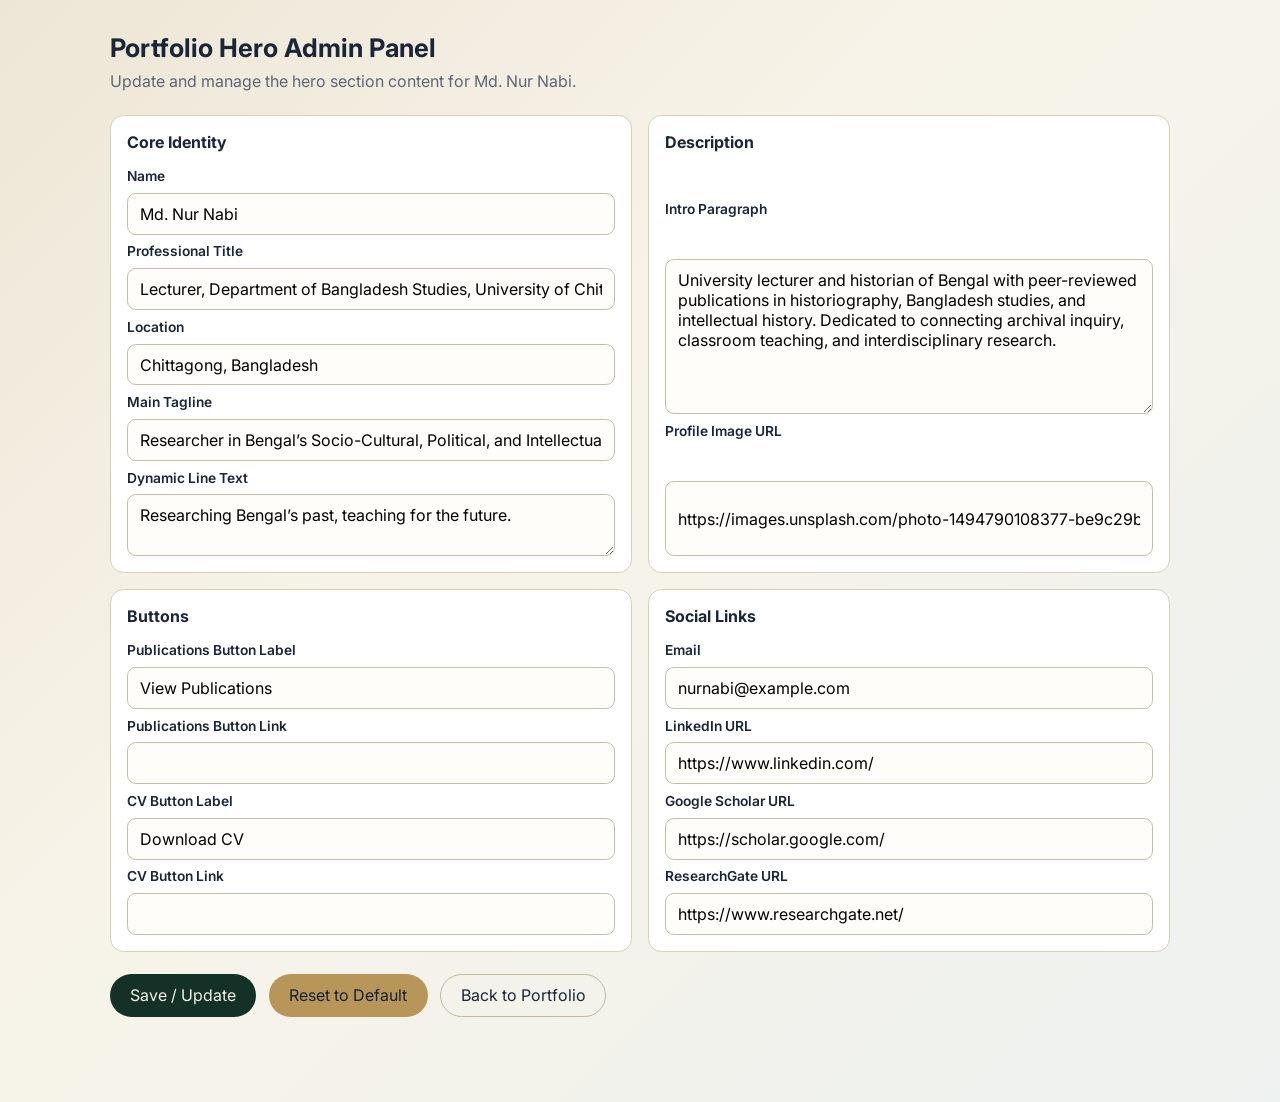
==== admin.html @ 4d9efcb5 "iniatialized" ====
<!DOCTYPE html>
<html lang="en">
<head>
  <meta charset="UTF-8" />
  <meta name="viewport" content="width=device-width, initial-scale=1.0" />
  <title>Admin Panel | Md. Nur Nabi Portfolio</title>
  <link rel="preconnect" href="https://fonts.googleapis.com" />
  <link rel="preconnect" href="https://fonts.gstatic.com" crossorigin />
  <link href="https://fonts.googleapis.com/css2?family=Inter:wght@400;500;600;700&display=swap" rel="stylesheet" />
  <link rel="stylesheet" href="assets/css/admin.css" />
</head>
<body>
  <main class="admin" aria-labelledby="admin-heading">
    <div class="admin__container">
      <header class="admin__header">
        <h1 id="admin-heading">Portfolio Hero Admin Panel</h1>
        <p>Update and manage the hero section content for Md. Nur Nabi.</p>
      </header>

      <form id="admin-form" class="admin__form">
        <section class="form-card">
          <h2>Core Identity</h2>
          <label for="name">Name</label>
          <input id="name" name="name" type="text" required />

          <label for="title">Professional Title</label>
          <input id="title" name="title" type="text" required />

          <label for="location">Location</label>
          <input id="location" name="location" type="text" required />

          <label for="tagline">Main Tagline</label>
          <input id="tagline" name="tagline" type="text" required />

          <label for="dynamicLine">Dynamic Line Text</label>
          <textarea id="dynamicLine" name="dynamicLine" rows="2" required></textarea>
        </section>

        <section class="form-card">
          <h2>Description</h2>
          <label for="intro">Intro Paragraph</label>
          <textarea id="intro" name="intro" rows="5" required></textarea>

          <label for="profileImage">Profile Image URL</label>
          <input id="profileImage" name="profileImage" type="url" required />
        </section>

        <section class="form-card">
          <h2>Buttons</h2>
          <label for="publicationLabel">Publications Button Label</label>
          <input id="publicationLabel" name="publicationLabel" type="text" required />

          <label for="publicationLink">Publications Button Link</label>
          <input id="publicationLink" name="publicationLink" type="url" />

          <label for="cvLabel">CV Button Label</label>
          <input id="cvLabel" name="cvLabel" type="text" required />

          <label for="cvLink">CV Button Link</label>
          <input id="cvLink" name="cvLink" type="url" />
        </section>

        <section class="form-card">
          <h2>Social Links</h2>
          <label for="email">Email</label>
          <input id="email" name="email" type="email" required />

          <label for="linkedin">LinkedIn URL</label>
          <input id="linkedin" name="linkedin" type="url" />

          <label for="scholar">Google Scholar URL</label>
          <input id="scholar" name="scholar" type="url" />

          <label for="researchGate">ResearchGate URL</label>
          <input id="researchGate" name="researchGate" type="url" />
        </section>

        <div class="admin__actions">
          <button type="submit" class="btn btn--primary">Save / Update</button>
          <button type="button" id="reset-btn" class="btn btn--secondary">Reset to Default</button>
          <a href="index.html" class="btn btn--ghost">Back to Portfolio</a>
        </div>
      </form>

      <p id="status" class="status" aria-live="polite"></p>
    </div>
  </main>

  <script src="assets/js/portfolio-data.js"></script>
  <script src="assets/js/admin.js"></script>
</body>
</html>
---- assets/css/admin.css ----
:root {
  --bg: #f4f0e6;
  --surface: #ffffff;
  --line: #d9cfb7;
  --text: #1a2537;
  --soft: #5d6678;
  --primary: #133126;
  --accent: #b8965a;
}

* {
  box-sizing: border-box;
}

body {
  margin: 0;
  font-family: "Inter", sans-serif;
  background: linear-gradient(135deg, #ede6d6 0%, #f7f3e8 40%, #eef2f0 100%);
  color: var(--text);
}

.admin {
  min-height: 100vh;
  padding: 2rem 0 3rem;
}

.admin__container {
  width: min(1060px, 92%);
  margin: 0 auto;
}

.admin__header h1 {
  margin: 0;
  font-size: clamp(1.4rem, 2vw, 2rem);
}

.admin__header p {
  margin-top: 0.5rem;
  color: var(--soft);
}

.admin__form {
  margin-top: 1.5rem;
  display: grid;
  gap: 1rem;
  grid-template-columns: repeat(2, minmax(0, 1fr));
}

.form-card {
  background: var(--surface);
  border: 1px solid var(--line);
  border-radius: 0.85rem;
  padding: 1rem;
  display: grid;
  gap: 0.55rem;
}

.form-card h2 {
  margin: 0 0 0.45rem;
  font-size: 1rem;
}

label {
  font-size: 0.86rem;
  font-weight: 600;
}

input,
textarea {
  width: 100%;
  font: inherit;
  border: 1px solid #c8bda4;
  border-radius: 0.55rem;
  padding: 0.62rem 0.72rem;
  background: #fffdfa;
}

input:focus,
textarea:focus {
  outline: 2px solid rgba(184, 150, 90, 0.22);
  border-color: var(--accent);
}

.admin__actions {
  grid-column: 1 / -1;
  display: flex;
  flex-wrap: wrap;
  gap: 0.8rem;
  margin-top: 0.35rem;
}

.btn {
  border: 1px solid transparent;
  border-radius: 999px;
  text-decoration: none;
  font-weight: 600;
  padding: 0.66rem 1.2rem;
  cursor: pointer;
  font: inherit;
}

.btn--primary {
  background: var(--primary);
  color: #f6f2e8;
}

.btn--secondary {
  background: var(--accent);
  color: #172133;
}

.btn--ghost {
  border-color: #c4b89d;
  color: var(--text);
  background: transparent;
}

.status {
  margin: 0.9rem 0 0;
  min-height: 1.4rem;
  color: #175c4f;
  font-weight: 600;
}

@media (max-width: 860px) {
  .admin__form {
    grid-template-columns: 1fr;
  }
}
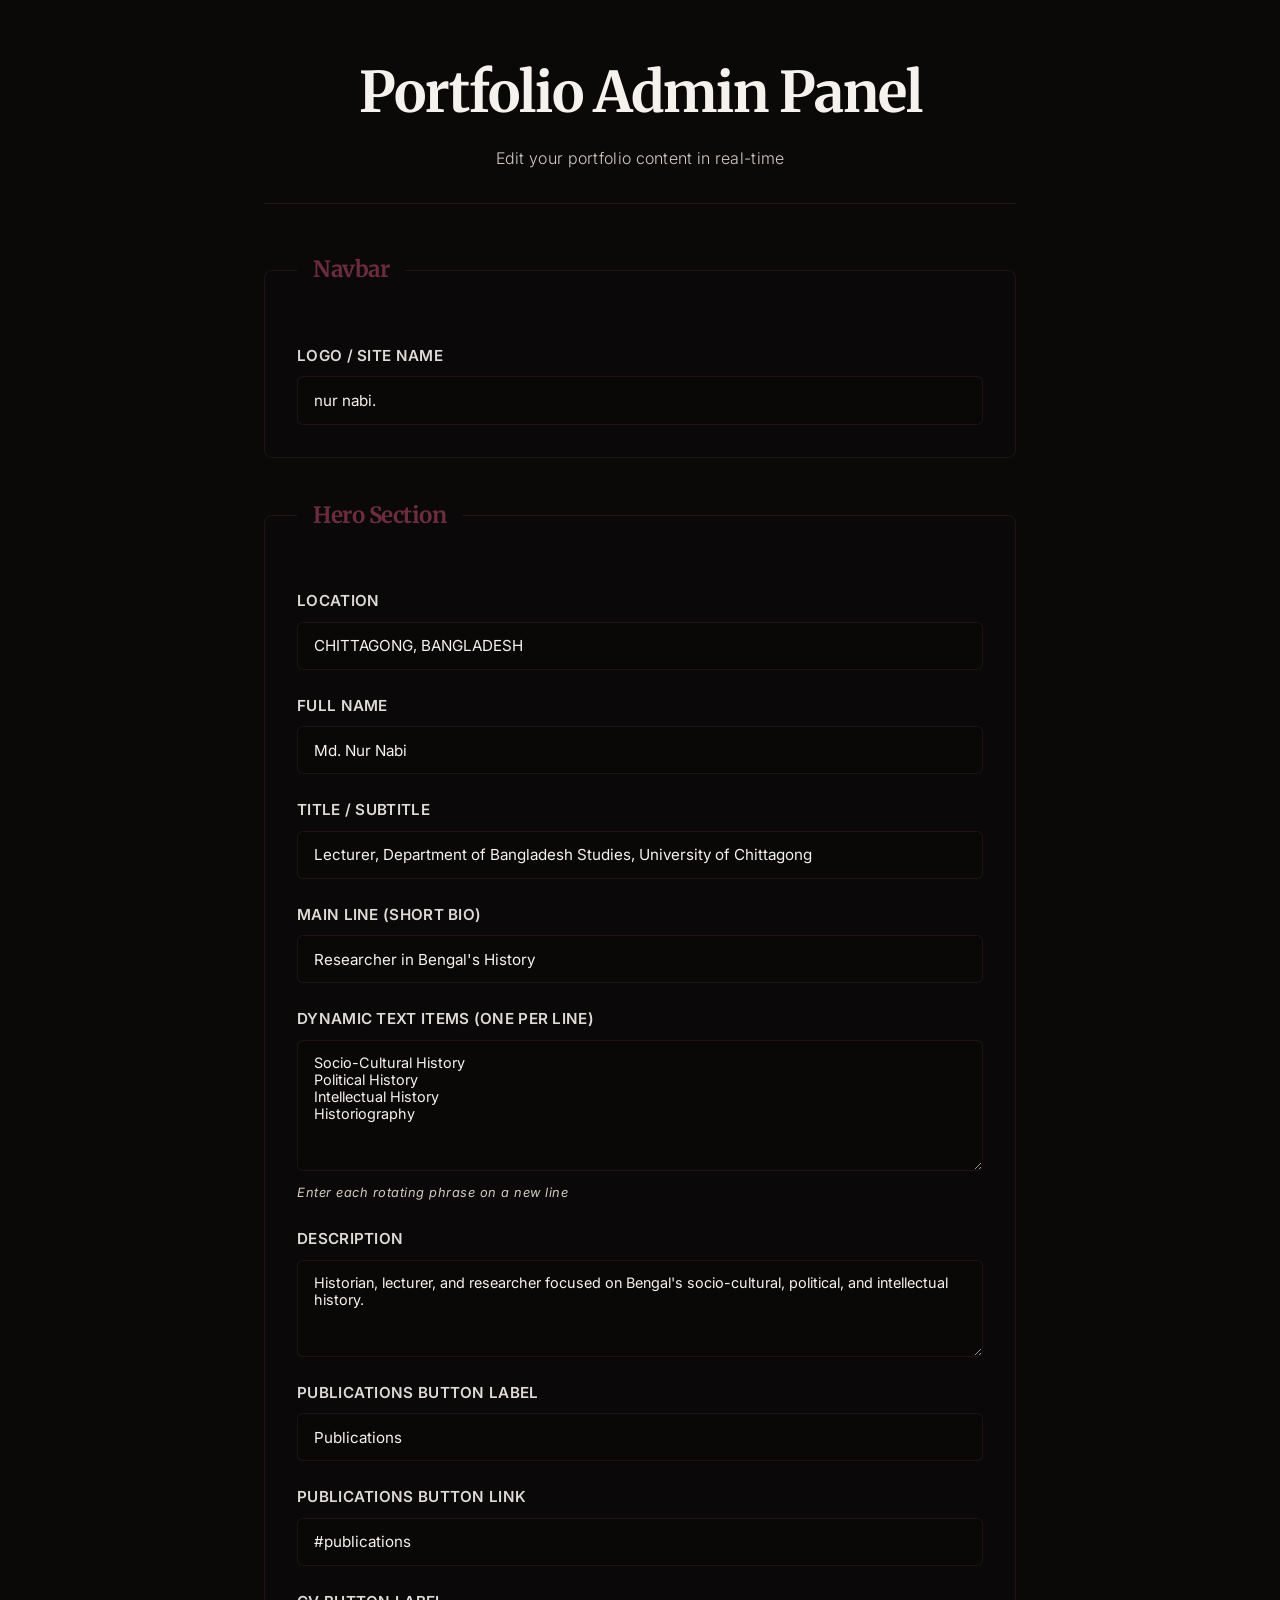
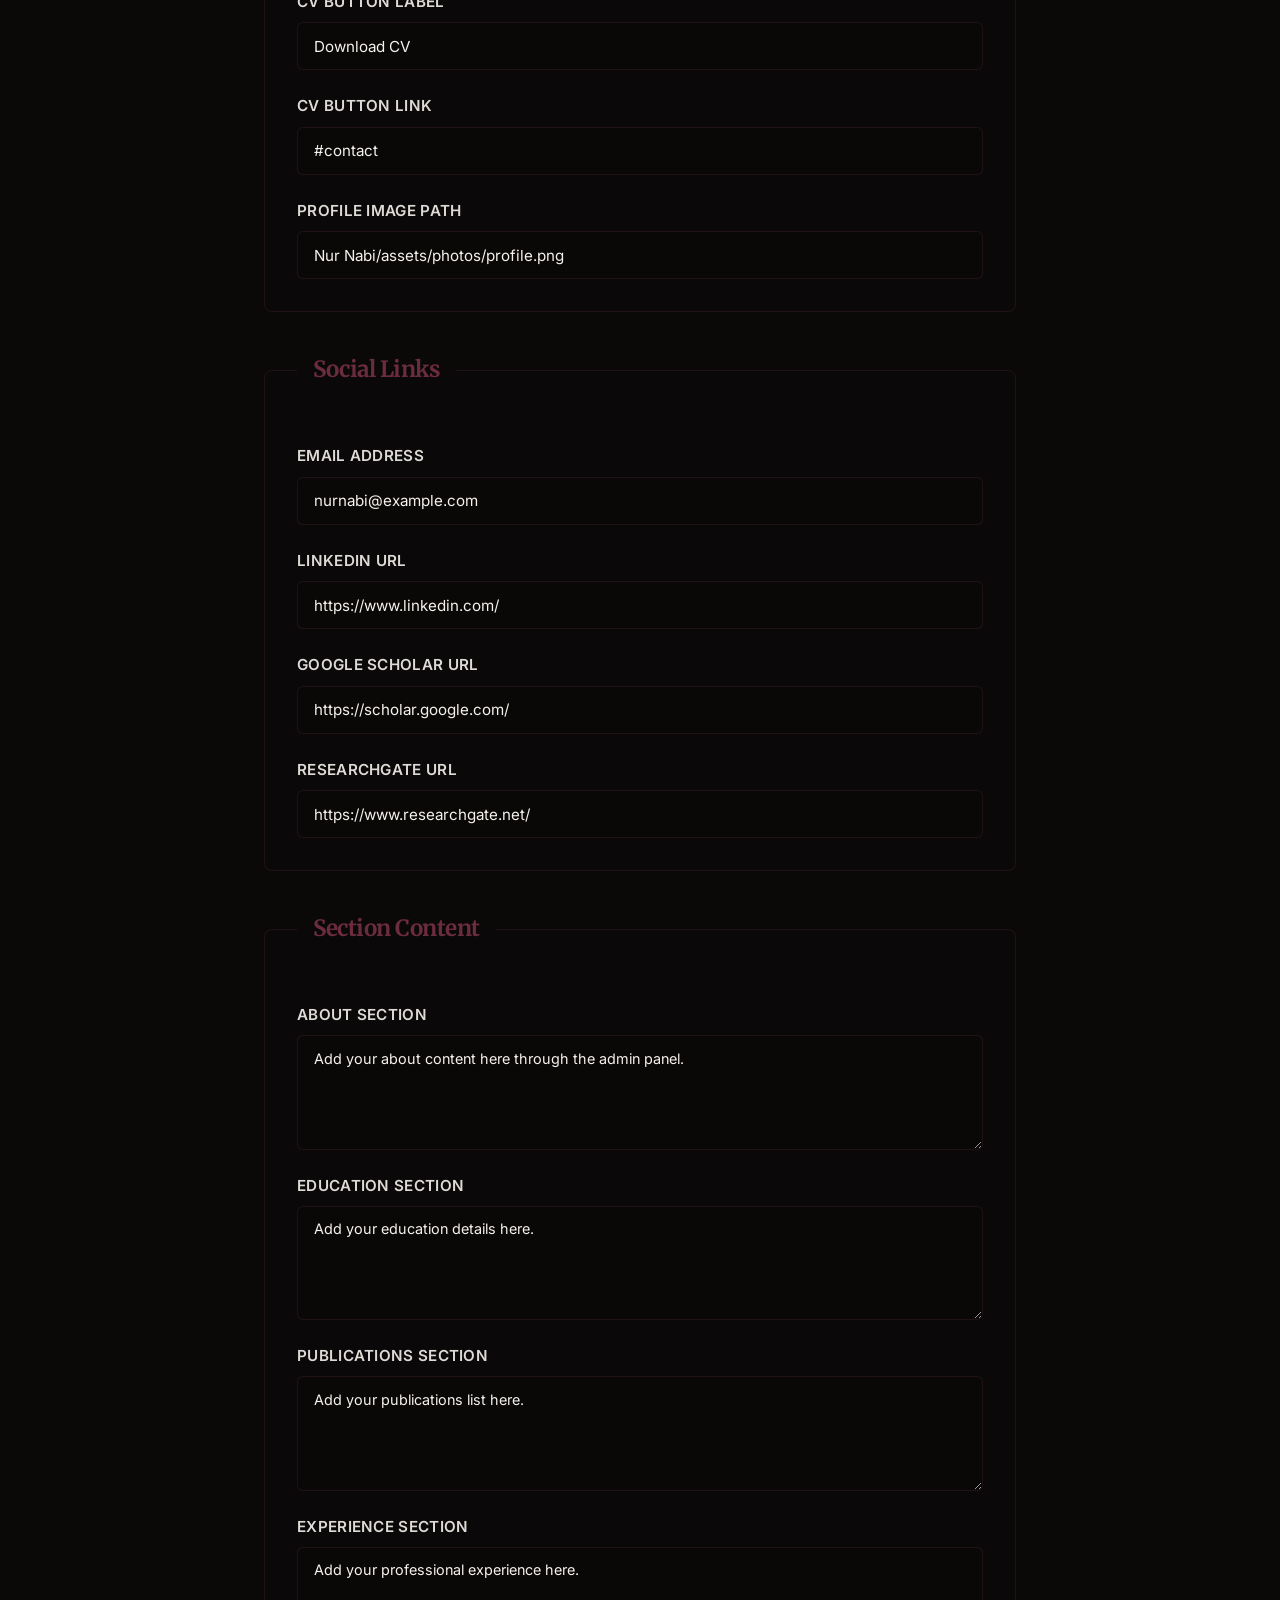
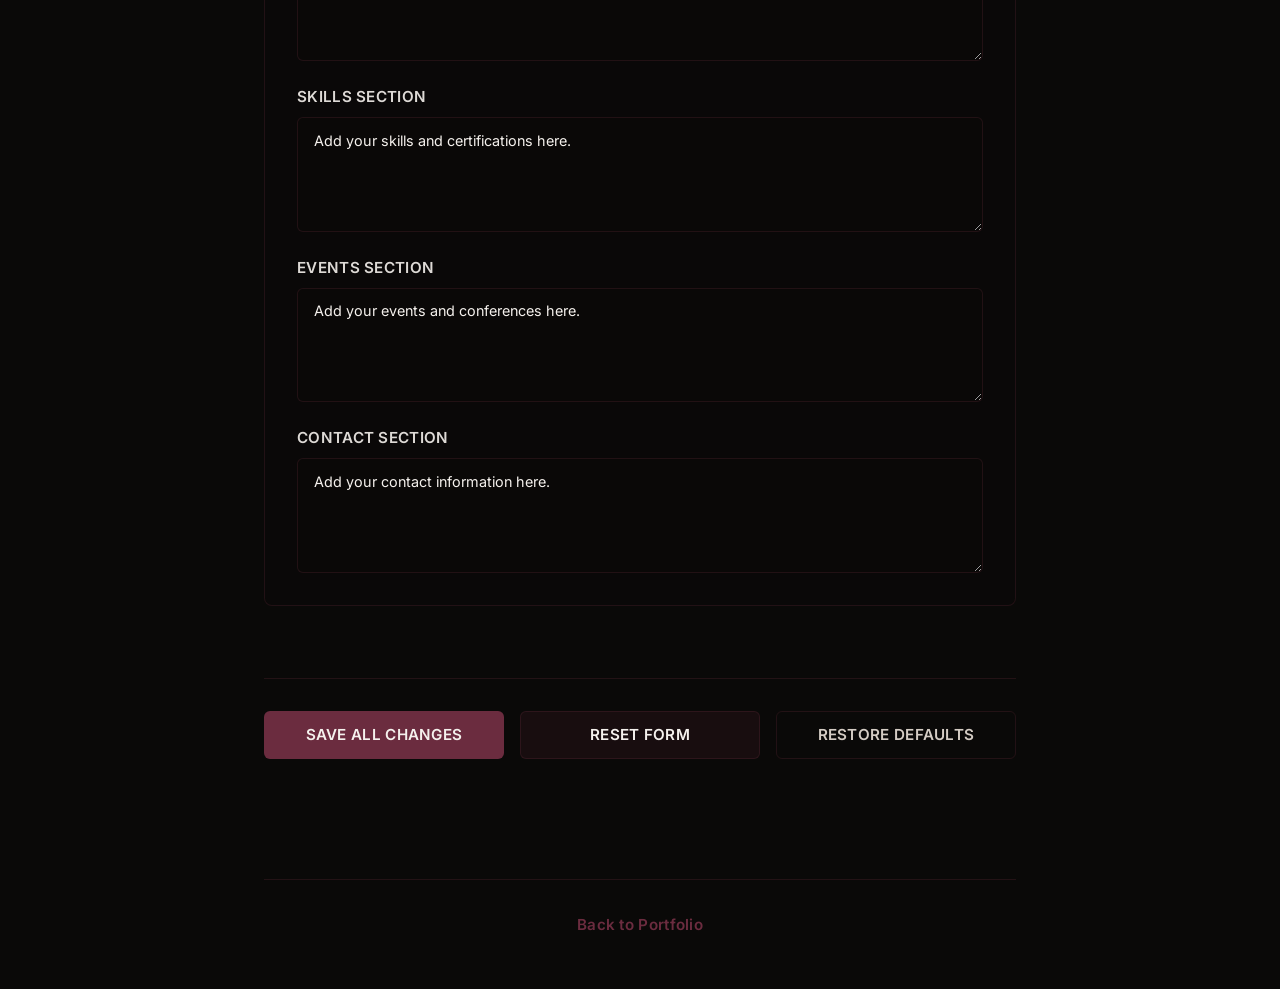
==== commit 813b6fef: "iniatialized" ====
--- a/admin.html
+++ b/admin.html
@@ -1,92 +1,177 @@
 <!DOCTYPE html>
 <html lang="en">
 <head>
-  <meta charset="UTF-8" />
-  <meta name="viewport" content="width=device-width, initial-scale=1.0" />
-  <title>Admin Panel | Md. Nur Nabi Portfolio</title>
-  <link rel="preconnect" href="https://fonts.googleapis.com" />
-  <link rel="preconnect" href="https://fonts.gstatic.com" crossorigin />
-  <link href="https://fonts.googleapis.com/css2?family=Inter:wght@400;500;600;700&display=swap" rel="stylesheet" />
-  <link rel="stylesheet" href="assets/css/admin.css" />
+  <meta charset="UTF-8">
+  <meta name="viewport" content="width=device-width, initial-scale=1.0">
+  <title>Admin Panel - Nur Nabi Portfolio</title>
+  <link rel="preconnect" href="https://fonts.googleapis.com">
+  <link rel="preconnect" href="https://fonts.gstatic.com" crossorigin>
+  <link href="https://fonts.googleapis.com/css2?family=Inter:wght@300;400;500;600;700&family=Merriweather:wght@400;700&display=swap" rel="stylesheet">
+  <link rel="stylesheet" href="assets/css/admin.css">
 </head>
 <body>
-  <main class="admin" aria-labelledby="admin-heading">
-    <div class="admin__container">
-      <header class="admin__header">
-        <h1 id="admin-heading">Portfolio Hero Admin Panel</h1>
-        <p>Update and manage the hero section content for Md. Nur Nabi.</p>
-      </header>
+  <div class="admin__container">
+    <header class="admin__header">
+      <h1 class="admin__title">Portfolio Admin Panel</h1>
+      <p class="admin__subtitle">Edit your portfolio content in real-time</p>
+    </header>
 
+    <main class="admin__main">
       <form id="admin-form" class="admin__form">
-        <section class="form-card">
-          <h2>Core Identity</h2>
-          <label for="name">Name</label>
-          <input id="name" name="name" type="text" required />
+        
+        <!-- NAVBAR SECTION -->
+        <fieldset class="admin__fieldset">
+          <legend class="admin__legend">Navbar</legend>
+          
+          <div class="form-group">
+            <label for="input-navbar-logo" class="form-label">Logo / Site Name</label>
+            <input type="text" id="input-navbar-logo" class="form-input" placeholder="nur nabi.">
+          </div>
+        </fieldset>
 
-          <label for="title">Professional Title</label>
-          <input id="title" name="title" type="text" required />
+        <!-- HERO SECTION -->
+        <fieldset class="admin__fieldset">
+          <legend class="admin__legend">Hero Section</legend>
+          
+          <div class="form-group">
+            <label for="input-hero-location" class="form-label">Location</label>
+            <input type="text" id="input-hero-location" class="form-input" placeholder="e.g., Dhaka, Bangladesh">
+          </div>
 
-          <label for="location">Location</label>
-          <input id="location" name="location" type="text" required />
+          <div class="form-group">
+            <label for="input-hero-name" class="form-label">Full Name</label>
+            <input type="text" id="input-hero-name" class="form-input" placeholder="Nur Nabi">
+          </div>
 
-          <label for="tagline">Main Tagline</label>
-          <input id="tagline" name="tagline" type="text" required />
+          <div class="form-group">
+            <label for="input-hero-title" class="form-label">Title / Subtitle</label>
+            <input type="text" id="input-hero-title" class="form-input" placeholder="e.g., Historian">
+          </div>
 
-          <label for="dynamicLine">Dynamic Line Text</label>
-          <textarea id="dynamicLine" name="dynamicLine" rows="2" required></textarea>
-        </section>
+          <div class="form-group">
+            <label for="input-hero-mainline" class="form-label">Main Line (Short Bio)</label>
+            <input type="text" id="input-hero-mainline" class="form-input" placeholder="Brief headline about yourself">
+          </div>
 
-        <section class="form-card">
-          <h2>Description</h2>
-          <label for="intro">Intro Paragraph</label>
-          <textarea id="intro" name="intro" rows="5" required></textarea>
+          <div class="form-group">
+            <label for="input-hero-dynamic-items" class="form-label">Dynamic Text Items (one per line)</label>
+            <textarea id="input-hero-dynamic-items" class="form-textarea" placeholder="Line 1&#10;Line 2&#10;Line 3&#10;Line 4" rows="6"></textarea>
+            <small class="form-hint">Enter each rotating phrase on a new line</small>
+          </div>
 
-          <label for="profileImage">Profile Image URL</label>
-          <input id="profileImage" name="profileImage" type="url" required />
-        </section>
+          <div class="form-group">
+            <label for="input-hero-description" class="form-label">Description</label>
+            <textarea id="input-hero-description" class="form-textarea" placeholder="2-3 sentences describing yourself" rows="4"></textarea>
+          </div>
 
-        <section class="form-card">
-          <h2>Buttons</h2>
-          <label for="publicationLabel">Publications Button Label</label>
-          <input id="publicationLabel" name="publicationLabel" type="text" required />
+          <div class="form-group">
+            <label for="input-btn-publications-label" class="form-label">Publications Button Label</label>
+            <input type="text" id="input-btn-publications-label" class="form-input" placeholder="Publications">
+          </div>
 
-          <label for="publicationLink">Publications Button Link</label>
-          <input id="publicationLink" name="publicationLink" type="url" />
+          <div class="form-group">
+            <label for="input-btn-publications-link" class="form-label">Publications Button Link</label>
+            <input type="url" id="input-btn-publications-link" class="form-input" placeholder="https://scholar.google.com/...">
+          </div>
 
-          <label for="cvLabel">CV Button Label</label>
-          <input id="cvLabel" name="cvLabel" type="text" required />
+          <div class="form-group">
+            <label for="input-btn-cv-label" class="form-label">CV Button Label</label>
+            <input type="text" id="input-btn-cv-label" class="form-input" placeholder="CV">
+          </div>
 
-          <label for="cvLink">CV Button Link</label>
-          <input id="cvLink" name="cvLink" type="url" />
-        </section>
+          <div class="form-group">
+            <label for="input-btn-cv-link" class="form-label">CV Button Link</label>
+            <input type="url" id="input-btn-cv-link" class="form-input" placeholder="https://example.com/cv.pdf">
+          </div>
 
-        <section class="form-card">
-          <h2>Social Links</h2>
-          <label for="email">Email</label>
-          <input id="email" name="email" type="email" required />
+          <div class="form-group">
+            <label for="input-hero-profile-image" class="form-label">Profile Image Path</label>
+            <input type="text" id="input-hero-profile-image" class="form-input" placeholder="assets/photos/profile.png">
+          </div>
+        </fieldset>
 
-          <label for="linkedin">LinkedIn URL</label>
-          <input id="linkedin" name="linkedin" type="url" />
+        <!-- SOCIAL LINKS SECTION -->
+        <fieldset class="admin__fieldset">
+          <legend class="admin__legend">Social Links</legend>
+          
+          <div class="form-group">
+            <label for="input-social-email" class="form-label">Email Address</label>
+            <input type="email" id="input-social-email" class="form-input" placeholder="nurnabi.bs@cu.ac.bd">
+          </div>
 
-          <label for="scholar">Google Scholar URL</label>
-          <input id="scholar" name="scholar" type="url" />
+          <div class="form-group">
+            <label for="input-social-linkedin" class="form-label">LinkedIn URL</label>
+            <input type="url" id="input-social-linkedin" class="form-input" placeholder="https://linkedin.com/in/...">
+          </div>
 
-          <label for="researchGate">ResearchGate URL</label>
-          <input id="researchGate" name="researchGate" type="url" />
-        </section>
+          <div class="form-group">
+            <label for="input-social-scholar" class="form-label">Google Scholar URL</label>
+            <input type="url" id="input-social-scholar" class="form-input" placeholder="https://scholar.google.com/citations?user=...">
+          </div>
 
+          <div class="form-group">
+            <label for="input-social-researchgate" class="form-label">ResearchGate URL</label>
+            <input type="url" id="input-social-researchgate" class="form-input" placeholder="https://researchgate.net/profile/...">
+          </div>
+        </fieldset>
+
+        <!-- SECTIONS CONTENT -->
+        <fieldset class="admin__fieldset">
+          <legend class="admin__legend">Section Content</legend>
+          
+          <div class="form-group">
+            <label for="input-section-about" class="form-label">About Section</label>
+            <textarea id="input-section-about" class="form-textarea" placeholder="Write your about content here" rows="5"></textarea>
+          </div>
+
+          <div class="form-group">
+            <label for="input-section-education" class="form-label">Education Section</label>
+            <textarea id="input-section-education" class="form-textarea" placeholder="List your education, degrees, institutions" rows="5"></textarea>
+          </div>
+
+          <div class="form-group">
+            <label for="input-section-publications" class="form-label">Publications Section</label>
+            <textarea id="input-section-publications" class="form-textarea" placeholder="List your publications, papers, articles" rows="5"></textarea>
+          </div>
+
+          <div class="form-group">
+            <label for="input-section-experience" class="form-label">Experience Section</label>
+            <textarea id="input-section-experience" class="form-textarea" placeholder="List your work experience, positions, roles" rows="5"></textarea>
+          </div>
+
+          <div class="form-group">
+            <label for="input-section-skills" class="form-label">Skills Section</label>
+            <textarea id="input-section-skills" class="form-textarea" placeholder="List your skills, expertise areas, competencies" rows="5"></textarea>
+          </div>
+
+          <div class="form-group">
+            <label for="input-section-events" class="form-label">Events Section</label>
+            <textarea id="input-section-events" class="form-textarea" placeholder="List upcoming or past events, talks, conferences" rows="5"></textarea>
+          </div>
+
+          <div class="form-group">
+            <label for="input-section-contact" class="form-label">Contact Section</label>
+            <textarea id="input-section-contact" class="form-textarea" placeholder="Contact information or inquiry instructions" rows="5"></textarea>
+          </div>
+        </fieldset>
+
+        <!-- FORM ACTIONS -->
         <div class="admin__actions">
-          <button type="submit" class="btn btn--primary">Save / Update</button>
-          <button type="button" id="reset-btn" class="btn btn--secondary">Reset to Default</button>
-          <a href="index.html" class="btn btn--ghost">Back to Portfolio</a>
+          <button type="submit" class="btn btn--primary">Save All Changes</button>
+          <button type="reset" class="btn btn--secondary">Reset Form</button>
+          <button type="button" id="btn-reset-defaults" class="btn btn--tertiary">Restore Defaults</button>
         </div>
+
+        <div id="save-status" class="admin__status"></div>
       </form>
+    </main>
 
-      <p id="status" class="status" aria-live="polite"></p>
-    </div>
-  </main>
+    <footer class="admin__footer">
+      <a href="index.html" class="admin__link">Back to Portfolio</a>
+    </footer>
+  </div>
 
   <script src="assets/js/portfolio-data.js"></script>
   <script src="assets/js/admin.js"></script>
 </body>
-</html>+</html>
--- a/assets/css/admin.css
+++ b/assets/css/admin.css
@@ -1,129 +1,311 @@
+/* ========== CSS CUSTOM PROPERTIES ========== */
 :root {
-  --bg: #f4f0e6;
-  --surface: #ffffff;
-  --line: #d9cfb7;
-  --text: #1a2537;
-  --soft: #5d6678;
-  --primary: #133126;
-  --accent: #b8965a;
-}
-
+  --bg-dark: #0a0908;
+  --bg-grad: #050403;
+  --accent-maroon: #6b2c3f;
+  --text-primary: #f5f1ed;
+  --text-secondary: #d4ccc4;
+  --border-light: rgba(107, 44, 63, 0.25);
+  --border-med: rgba(107, 44, 63, 0.4);
+  --shadow-soft: rgba(0, 0, 0, 0.3);
+  --trans-fast: cubic-bezier(0.4, 0, 0.2, 1);
+}
+
+/* ========== BASE STYLES ========== */
 * {
+  margin: 0;
+  padding: 0;
   box-sizing: border-box;
 }
 
+html {
+  scroll-behavior: smooth;
+}
+
 body {
-  margin: 0;
+  background-color: var(--bg-dark);
+  color: var(--text-primary);
   font-family: "Inter", sans-serif;
-  background: linear-gradient(135deg, #ede6d6 0%, #f7f3e8 40%, #eef2f0 100%);
-  color: var(--text);
-}
-
-.admin {
+  font-weight: 400;
+  line-height: 1.6;
+  letter-spacing: 0.5px;
+}
+
+/* ========== CONTAINER ========== */
+.admin__container {
+  max-width: 800px;
+  margin: 0 auto;
+  padding: 3rem 1.5rem;
   min-height: 100vh;
-  padding: 2rem 0 3rem;
-}
-
-.admin__container {
-  width: min(1060px, 92%);
-  margin: 0 auto;
-}
-
-.admin__header h1 {
-  margin: 0;
-  font-size: clamp(1.4rem, 2vw, 2rem);
-}
-
-.admin__header p {
-  margin-top: 0.5rem;
-  color: var(--soft);
+  display: flex;
+  flex-direction: column;
+}
+
+.admin__header {
+  margin-bottom: 3rem;
+  text-align: center;
+  border-bottom: 1px solid var(--border-light);
+  padding-bottom: 2rem;
+}
+
+.admin__title {
+  font-family: "Merriweather", serif;
+  font-size: clamp(2rem, 5vw, 3.5rem);
+  font-weight: 700;
+  margin-bottom: 0.5rem;
+  letter-spacing: -1px;
+}
+
+.admin__subtitle {
+  color: var(--text-secondary);
+  font-size: 1rem;
+  font-weight: 300;
+  letter-spacing: 0.3px;
+}
+
+/* ========== MAIN CONTENT ========== */
+.admin__main {
+  flex: 1;
+  margin-bottom: 2rem;
 }
 
 .admin__form {
-  margin-top: 1.5rem;
+  display: flex;
+  flex-direction: column;
+  gap: 2.5rem;
+}
+
+.admin__fieldset {
+  border: 1px solid var(--border-light);
+  border-radius: 8px;
+  padding: 2rem;
+  background-color: rgba(10, 9, 8, 0.5);
+}
+
+.admin__fieldset:hover {
+  border-color: var(--border-med);
+  background-color: rgba(10, 9, 8, 0.8);
+  transition: all 0.3s var(--trans-fast);
+}
+
+.admin__legend {
+  font-family: "Merriweather", serif;
+  font-size: 1.4rem;
+  font-weight: 700;
+  color: var(--accent-maroon);
+  margin-bottom: 1.5rem;
+  padding: 0 1rem;
+  letter-spacing: -0.5px;
+}
+
+/* ========== FORM GROUPS ========== */
+.form-group {
+  display: flex;
+  flex-direction: column;
+  gap: 0.5rem;
+  margin-bottom: 1.5rem;
+}
+
+.form-group:last-child {
+  margin-bottom: 0;
+}
+
+.form-label {
+  font-size: 0.95rem;
+  font-weight: 600;
+  color: var(--text-primary);
+  letter-spacing: 0.3px;
+  text-transform: uppercase;
+  opacity: 0.9;
+}
+
+.form-input,
+.form-textarea {
+  background-color: rgba(10, 9, 8, 0.7);
+  border: 1px solid var(--border-light);
+  border-radius: 6px;
+  padding: 0.85rem 1rem;
+  color: var(--text-primary);
+  font-family: "Inter", sans-serif;
+  font-size: 0.95rem;
+  transition: all 0.3s var(--trans-fast);
+}
+
+.form-input:focus,
+.form-textarea:focus {
+  outline: none;
+  border-color: var(--accent-maroon);
+  background-color: rgba(10, 9, 8, 0.95);
+  box-shadow: 0 0 8px rgba(107, 44, 63, 0.2);
+}
+
+.form-textarea {
+  resize: vertical;
+  font-size: 0.9rem;
+}
+
+.form-hint {
+  font-size: 0.8rem;
+  color: var(--text-secondary);
+  font-style: italic;
+  margin-top: 0.25rem;
+}
+
+/* ========== BUTTONS ========== */
+.admin__actions {
   display: grid;
+  grid-template-columns: repeat(auto-fit, minmax(150px, 1fr));
   gap: 1rem;
-  grid-template-columns: repeat(2, minmax(0, 1fr));
-}
-
-.form-card {
-  background: var(--surface);
-  border: 1px solid var(--line);
-  border-radius: 0.85rem;
+  margin-top: 2rem;
+  padding-top: 2rem;
+  border-top: 1px solid var(--border-light);
+}
+
+.btn {
+  padding: 0.85rem 1.5rem;
+  font-family: "Inter", sans-serif;
+  font-size: 0.95rem;
+  font-weight: 600;
+  border-radius: 6px;
+  cursor: pointer;
+  transition: all 0.3s var(--trans-fast);
+  border: none;
+  letter-spacing: 0.3px;
+  text-transform: uppercase;
+}
+
+.btn--primary {
+  background-color: var(--accent-maroon);
+  color: var(--text-primary);
+}
+
+.btn--primary:hover {
+  background-color: #8a3a52;
+  box-shadow: 0 4px 12px rgba(107, 44, 63, 0.4);
+  transform: translateY(-2px);
+}
+
+.btn--secondary {
+  background-color: rgba(107, 44, 63, 0.15);
+  color: var(--text-primary);
+  border: 1px solid var(--border-light);
+}
+
+.btn--secondary:hover {
+  background-color: rgba(107, 44, 63, 0.25);
+  border-color: var(--accent-maroon);
+}
+
+.btn--tertiary {
+  background-color: transparent;
+  color: var(--text-secondary);
+  border: 1px solid var(--border-light);
+}
+
+.btn--tertiary:hover {
+  color: var(--text-primary);
+  border-color: var(--accent-maroon);
+  background-color: rgba(107, 44, 63, 0.1);
+}
+
+.btn:active {
+  transform: translateY(0);
+}
+
+/* ========== STATUS MESSAGE ========== */
+.admin__status {
+  margin-top: 1rem;
   padding: 1rem;
-  display: grid;
-  gap: 0.55rem;
-}
-
-.form-card h2 {
-  margin: 0 0 0.45rem;
-  font-size: 1rem;
-}
-
-label {
-  font-size: 0.86rem;
+  border-radius: 6px;
   font-weight: 600;
-}
-
-input,
-textarea {
-  width: 100%;
-  font: inherit;
-  border: 1px solid #c8bda4;
-  border-radius: 0.55rem;
-  padding: 0.62rem 0.72rem;
-  background: #fffdfa;
-}
-
-input:focus,
-textarea:focus {
-  outline: 2px solid rgba(184, 150, 90, 0.22);
-  border-color: var(--accent);
-}
-
-.admin__actions {
-  grid-column: 1 / -1;
-  display: flex;
-  flex-wrap: wrap;
-  gap: 0.8rem;
-  margin-top: 0.35rem;
-}
-
-.btn {
-  border: 1px solid transparent;
-  border-radius: 999px;
+  text-align: center;
+  min-height: 1rem;
+  transition: all 0.3s var(--trans-fast);
+}
+
+.admin__status--success {
+  background-color: rgba(107, 44, 63, 0.2);
+  color: #c9a97f;
+  border: 1px solid rgba(107, 44, 63, 0.4);
+}
+
+.admin__status--error {
+  background-color: rgba(139, 0, 0, 0.2);
+  color: #ff6b6b;
+  border: 1px solid rgba(139, 0, 0, 0.4);
+}
+
+/* ========== FOOTER ========== */
+.admin__footer {
+  text-align: center;
+  padding-top: 2rem;
+  border-top: 1px solid var(--border-light);
+}
+
+.admin__link {
+  display: inline-block;
+  color: var(--accent-maroon);
   text-decoration: none;
   font-weight: 600;
-  padding: 0.66rem 1.2rem;
-  cursor: pointer;
-  font: inherit;
-}
-
-.btn--primary {
-  background: var(--primary);
-  color: #f6f2e8;
-}
-
-.btn--secondary {
-  background: var(--accent);
-  color: #172133;
-}
-
-.btn--ghost {
-  border-color: #c4b89d;
-  color: var(--text);
-  background: transparent;
-}
-
-.status {
-  margin: 0.9rem 0 0;
-  min-height: 1.4rem;
-  color: #175c4f;
-  font-weight: 600;
-}
-
-@media (max-width: 860px) {
-  .admin__form {
+  font-size: 0.95rem;
+  letter-spacing: 0.3px;
+  transition: all 0.3s var(--trans-fast);
+  padding-bottom: 2px;
+  border-bottom: 2px solid transparent;
+}
+
+.admin__link:hover {
+  color: var(--text-primary);
+  border-bottom-color: var(--accent-maroon);
+}
+
+/* ========== RESPONSIVE ========== */
+@media (max-width: 768px) {
+  .admin__container {
+    padding: 2rem 1rem;
+  }
+
+  .admin__fieldset {
+    padding: 1.5rem;
+  }
+
+  .admin__title {
+    font-size: clamp(1.5rem, 4vw, 2.5rem);
+  }
+
+  .admin__legend {
+    font-size: 1.2rem;
+  }
+
+  .admin__actions {
     grid-template-columns: 1fr;
   }
 }
+
+@media (max-width: 480px) {
+  .admin__container {
+    padding: 1.5rem 1rem;
+  }
+
+  .admin__fieldset {
+    padding: 1rem;
+  }
+
+  .admin__title {
+    font-size: 1.8rem;
+  }
+
+  .form-label {
+    font-size: 0.85rem;
+  }
+
+  .form-input,
+  .form-textarea {
+    font-size: 16px;
+  }
+
+  .btn {
+    padding: 0.75rem 1rem;
+    font-size: 0.85rem;
+  }
+}
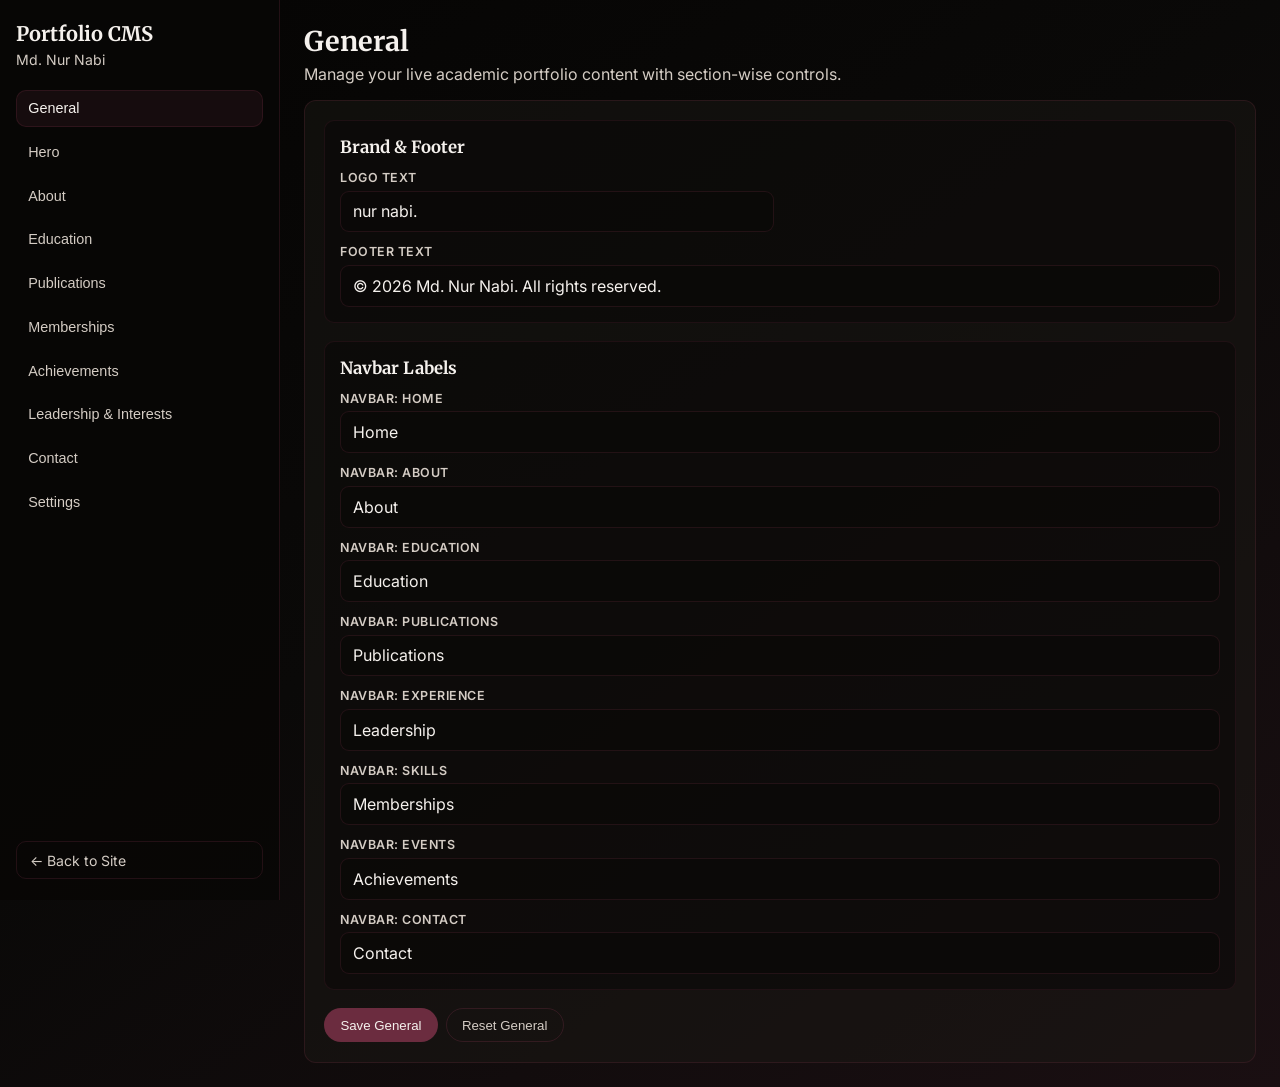
==== commit a1ae7ebc: "update" ====
--- a/admin.html
+++ b/admin.html
@@ -1,177 +1,60 @@
 <!DOCTYPE html>
 <html lang="en">
 <head>
-  <meta charset="UTF-8">
-  <meta name="viewport" content="width=device-width, initial-scale=1.0">
-  <title>Admin Panel - Nur Nabi Portfolio</title>
-  <link rel="preconnect" href="https://fonts.googleapis.com">
-  <link rel="preconnect" href="https://fonts.gstatic.com" crossorigin>
-  <link href="https://fonts.googleapis.com/css2?family=Inter:wght@300;400;500;600;700&family=Merriweather:wght@400;700&display=swap" rel="stylesheet">
-  <link rel="stylesheet" href="assets/css/admin.css">
+  <meta charset="UTF-8" />
+  <meta name="viewport" content="width=device-width, initial-scale=1.0" />
+  <title>Portfolio CMS | Md. Nur Nabi</title>
+  <link rel="preconnect" href="https://fonts.googleapis.com" />
+  <link rel="preconnect" href="https://fonts.gstatic.com" crossorigin />
+  <link href="https://fonts.googleapis.com/css2?family=Inter:wght@300;400;500;600;700&family=Merriweather:wght@400;700&display=swap" rel="stylesheet" />
+  <link rel="stylesheet" href="admin.css" />
 </head>
 <body>
-  <div class="admin__container">
-    <header class="admin__header">
-      <h1 class="admin__title">Portfolio Admin Panel</h1>
-      <p class="admin__subtitle">Edit your portfolio content in real-time</p>
-    </header>
+  <div class="admin-layout">
+    <aside class="admin-sidebar">
+      <div class="admin-brand">
+        <h1>Portfolio CMS</h1>
+        <p>Md. Nur Nabi</p>
+      </div>
 
-    <main class="admin__main">
-      <form id="admin-form" class="admin__form">
-        
-        <!-- NAVBAR SECTION -->
-        <fieldset class="admin__fieldset">
-          <legend class="admin__legend">Navbar</legend>
-          
-          <div class="form-group">
-            <label for="input-navbar-logo" class="form-label">Logo / Site Name</label>
-            <input type="text" id="input-navbar-logo" class="form-input" placeholder="nur nabi.">
-          </div>
-        </fieldset>
+      <nav class="admin-nav" aria-label="Admin sections">
+        <button class="admin-nav__item is-active" data-target="general">General</button>
+        <button class="admin-nav__item" data-target="hero">Hero</button>
+        <button class="admin-nav__item" data-target="about">About</button>
+        <button class="admin-nav__item" data-target="education">Education</button>
+        <button class="admin-nav__item" data-target="publications">Publications</button>
+        <button class="admin-nav__item" data-target="memberships">Memberships</button>
+        <button class="admin-nav__item" data-target="achievements">Achievements</button>
+        <button class="admin-nav__item" data-target="leadership">Leadership & Interests</button>
+        <button class="admin-nav__item" data-target="contact">Contact</button>
+        <button class="admin-nav__item" data-target="settings">Settings</button>
+      </nav>
 
-        <!-- HERO SECTION -->
-        <fieldset class="admin__fieldset">
-          <legend class="admin__legend">Hero Section</legend>
-          
-          <div class="form-group">
-            <label for="input-hero-location" class="form-label">Location</label>
-            <input type="text" id="input-hero-location" class="form-input" placeholder="e.g., Dhaka, Bangladesh">
-          </div>
+      <a class="admin-back" href="index.html">← Back to Site</a>
+    </aside>
 
-          <div class="form-group">
-            <label for="input-hero-name" class="form-label">Full Name</label>
-            <input type="text" id="input-hero-name" class="form-input" placeholder="Nur Nabi">
-          </div>
+    <main class="admin-main">
+      <header class="admin-main__header">
+        <h2 id="panel-title">General</h2>
+        <p>Manage your live academic portfolio content with section-wise controls.</p>
+      </header>
 
-          <div class="form-group">
-            <label for="input-hero-title" class="form-label">Title / Subtitle</label>
-            <input type="text" id="input-hero-title" class="form-input" placeholder="e.g., Historian">
-          </div>
+      <section class="admin-panel is-active" data-panel="general"></section>
+      <section class="admin-panel" data-panel="hero"></section>
+      <section class="admin-panel" data-panel="about"></section>
+      <section class="admin-panel" data-panel="education"></section>
+      <section class="admin-panel" data-panel="publications"></section>
+      <section class="admin-panel" data-panel="memberships"></section>
+      <section class="admin-panel" data-panel="achievements"></section>
+      <section class="admin-panel" data-panel="leadership"></section>
+      <section class="admin-panel" data-panel="contact"></section>
+      <section class="admin-panel" data-panel="settings"></section>
 
-          <div class="form-group">
-            <label for="input-hero-mainline" class="form-label">Main Line (Short Bio)</label>
-            <input type="text" id="input-hero-mainline" class="form-input" placeholder="Brief headline about yourself">
-          </div>
-
-          <div class="form-group">
-            <label for="input-hero-dynamic-items" class="form-label">Dynamic Text Items (one per line)</label>
-            <textarea id="input-hero-dynamic-items" class="form-textarea" placeholder="Line 1&#10;Line 2&#10;Line 3&#10;Line 4" rows="6"></textarea>
-            <small class="form-hint">Enter each rotating phrase on a new line</small>
-          </div>
-
-          <div class="form-group">
-            <label for="input-hero-description" class="form-label">Description</label>
-            <textarea id="input-hero-description" class="form-textarea" placeholder="2-3 sentences describing yourself" rows="4"></textarea>
-          </div>
-
-          <div class="form-group">
-            <label for="input-btn-publications-label" class="form-label">Publications Button Label</label>
-            <input type="text" id="input-btn-publications-label" class="form-input" placeholder="Publications">
-          </div>
-
-          <div class="form-group">
-            <label for="input-btn-publications-link" class="form-label">Publications Button Link</label>
-            <input type="url" id="input-btn-publications-link" class="form-input" placeholder="https://scholar.google.com/...">
-          </div>
-
-          <div class="form-group">
-            <label for="input-btn-cv-label" class="form-label">CV Button Label</label>
-            <input type="text" id="input-btn-cv-label" class="form-input" placeholder="CV">
-          </div>
-
-          <div class="form-group">
-            <label for="input-btn-cv-link" class="form-label">CV Button Link</label>
-            <input type="url" id="input-btn-cv-link" class="form-input" placeholder="https://example.com/cv.pdf">
-          </div>
-
-          <div class="form-group">
-            <label for="input-hero-profile-image" class="form-label">Profile Image Path</label>
-            <input type="text" id="input-hero-profile-image" class="form-input" placeholder="assets/photos/profile.png">
-          </div>
-        </fieldset>
-
-        <!-- SOCIAL LINKS SECTION -->
-        <fieldset class="admin__fieldset">
-          <legend class="admin__legend">Social Links</legend>
-          
-          <div class="form-group">
-            <label for="input-social-email" class="form-label">Email Address</label>
-            <input type="email" id="input-social-email" class="form-input" placeholder="nurnabi.bs@cu.ac.bd">
-          </div>
-
-          <div class="form-group">
-            <label for="input-social-linkedin" class="form-label">LinkedIn URL</label>
-            <input type="url" id="input-social-linkedin" class="form-input" placeholder="https://linkedin.com/in/...">
-          </div>
-
-          <div class="form-group">
-            <label for="input-social-scholar" class="form-label">Google Scholar URL</label>
-            <input type="url" id="input-social-scholar" class="form-input" placeholder="https://scholar.google.com/citations?user=...">
-          </div>
-
-          <div class="form-group">
-            <label for="input-social-researchgate" class="form-label">ResearchGate URL</label>
-            <input type="url" id="input-social-researchgate" class="form-input" placeholder="https://researchgate.net/profile/...">
-          </div>
-        </fieldset>
-
-        <!-- SECTIONS CONTENT -->
-        <fieldset class="admin__fieldset">
-          <legend class="admin__legend">Section Content</legend>
-          
-          <div class="form-group">
-            <label for="input-section-about" class="form-label">About Section</label>
-            <textarea id="input-section-about" class="form-textarea" placeholder="Write your about content here" rows="5"></textarea>
-          </div>
-
-          <div class="form-group">
-            <label for="input-section-education" class="form-label">Education Section</label>
-            <textarea id="input-section-education" class="form-textarea" placeholder="List your education, degrees, institutions" rows="5"></textarea>
-          </div>
-
-          <div class="form-group">
-            <label for="input-section-publications" class="form-label">Publications Section</label>
-            <textarea id="input-section-publications" class="form-textarea" placeholder="List your publications, papers, articles" rows="5"></textarea>
-          </div>
-
-          <div class="form-group">
-            <label for="input-section-experience" class="form-label">Experience Section</label>
-            <textarea id="input-section-experience" class="form-textarea" placeholder="List your work experience, positions, roles" rows="5"></textarea>
-          </div>
-
-          <div class="form-group">
-            <label for="input-section-skills" class="form-label">Skills Section</label>
-            <textarea id="input-section-skills" class="form-textarea" placeholder="List your skills, expertise areas, competencies" rows="5"></textarea>
-          </div>
-
-          <div class="form-group">
-            <label for="input-section-events" class="form-label">Events Section</label>
-            <textarea id="input-section-events" class="form-textarea" placeholder="List upcoming or past events, talks, conferences" rows="5"></textarea>
-          </div>
-
-          <div class="form-group">
-            <label for="input-section-contact" class="form-label">Contact Section</label>
-            <textarea id="input-section-contact" class="form-textarea" placeholder="Contact information or inquiry instructions" rows="5"></textarea>
-          </div>
-        </fieldset>
-
-        <!-- FORM ACTIONS -->
-        <div class="admin__actions">
-          <button type="submit" class="btn btn--primary">Save All Changes</button>
-          <button type="reset" class="btn btn--secondary">Reset Form</button>
-          <button type="button" id="btn-reset-defaults" class="btn btn--tertiary">Restore Defaults</button>
-        </div>
-
-        <div id="save-status" class="admin__status"></div>
-      </form>
+      <div class="status-toast" id="status-toast" role="status" aria-live="polite"></div>
     </main>
-
-    <footer class="admin__footer">
-      <a href="index.html" class="admin__link">Back to Portfolio</a>
-    </footer>
   </div>
 
-  <script src="assets/js/portfolio-data.js"></script>
-  <script src="assets/js/admin.js"></script>
+  <script src="data.js"></script>
+  <script src="admin.js"></script>
 </body>
 </html>
--- a/admin.css
+++ b/admin.css
@@ -0,0 +1,301 @@
+:root {
+  --bg-dark: #0a0908;
+  --bg-darker: #050403;
+  --surface: rgba(26, 24, 21, 0.5);
+  --surface-soft: rgba(10, 9, 8, 0.55);
+  --accent: #6b2c3f;
+  --accent-light: #8b3d52;
+  --text-primary: #f5f1ed;
+  --text-secondary: #d4ccc4;
+  --text-muted: #9b9388;
+  --border: rgba(107, 44, 63, 0.28);
+  --radius: 12px;
+  --transition: all 0.25s cubic-bezier(0.25, 0.46, 0.45, 0.94);
+}
+
+* { box-sizing: border-box; margin: 0; padding: 0; }
+
+body {
+  font-family: "Inter", sans-serif;
+  background: linear-gradient(145deg, var(--bg-darker), var(--bg-dark) 45%, #1a0f12);
+  color: var(--text-primary);
+  min-height: 100vh;
+}
+
+.admin-layout {
+  display: grid;
+  grid-template-columns: 280px 1fr;
+  min-height: 100vh;
+}
+
+.admin-sidebar {
+  border-right: 1px solid var(--border);
+  background: rgba(8, 7, 6, 0.9);
+  padding: 1.3rem 1rem;
+  display: flex;
+  flex-direction: column;
+  gap: 1rem;
+  position: sticky;
+  top: 0;
+  height: 100vh;
+}
+
+.admin-brand h1 {
+  font-family: "Merriweather", serif;
+  font-size: 1.25rem;
+}
+
+.admin-brand p {
+  color: var(--text-secondary);
+  font-size: 0.88rem;
+  margin-top: 0.3rem;
+}
+
+.admin-nav {
+  display: grid;
+  gap: 0.45rem;
+  margin-top: 0.4rem;
+}
+
+.admin-nav__item {
+  border: 1px solid transparent;
+  background: transparent;
+  color: var(--text-secondary);
+  text-align: left;
+  border-radius: 10px;
+  padding: 0.58rem 0.7rem;
+  cursor: pointer;
+  font-size: 0.9rem;
+  transition: var(--transition);
+}
+
+.admin-nav__item:hover,
+.admin-nav__item.is-active {
+  border-color: var(--border);
+  background: rgba(107, 44, 63, 0.16);
+  color: var(--text-primary);
+}
+
+.admin-back {
+  margin-top: auto;
+  text-decoration: none;
+  color: var(--text-secondary);
+  border: 1px solid var(--border);
+  border-radius: 10px;
+  padding: 0.6rem 0.8rem;
+  font-size: 0.88rem;
+  transition: var(--transition);
+}
+
+.admin-back:hover {
+  border-color: rgba(107, 44, 63, 0.55);
+  color: var(--text-primary);
+}
+
+.admin-main {
+  padding: 1.5rem;
+}
+
+.admin-main__header {
+  margin-bottom: 1rem;
+}
+
+.admin-main__header h2 {
+  font-family: "Merriweather", serif;
+  font-size: 1.7rem;
+  margin-bottom: 0.35rem;
+}
+
+.admin-main__header p {
+  color: var(--text-secondary);
+}
+
+.admin-panel {
+  display: none;
+  background: var(--surface);
+  border: 1px solid var(--border);
+  border-radius: var(--radius);
+  padding: 1.2rem;
+}
+
+.admin-panel.is-active { display: block; }
+
+.panel-group {
+  margin-bottom: 1.1rem;
+  border: 1px solid rgba(107, 44, 63, 0.2);
+  border-radius: 10px;
+  padding: 0.95rem;
+  background: var(--surface-soft);
+}
+
+.panel-group h3 {
+  font-family: "Merriweather", serif;
+  font-size: 1.05rem;
+  margin-bottom: 0.75rem;
+}
+
+.form-grid {
+  display: grid;
+  grid-template-columns: repeat(2, minmax(0, 1fr));
+  gap: 0.75rem;
+}
+
+.field {
+  display: grid;
+  gap: 0.35rem;
+}
+
+.field--full { grid-column: 1 / -1; }
+
+.field label {
+  font-size: 0.78rem;
+  text-transform: uppercase;
+  letter-spacing: 0.04em;
+  color: var(--text-secondary);
+  font-weight: 600;
+}
+
+.field input,
+.field textarea,
+.field select {
+  border: 1px solid rgba(107, 44, 63, 0.26);
+  border-radius: 9px;
+  background: rgba(10, 9, 8, 0.62);
+  color: var(--text-primary);
+  font: inherit;
+  padding: 0.62rem 0.72rem;
+}
+
+.field textarea {
+  resize: vertical;
+  min-height: 90px;
+}
+
+.field input:focus,
+.field textarea:focus,
+.field select:focus {
+  outline: none;
+  border-color: rgba(107, 44, 63, 0.7);
+  box-shadow: 0 0 0 2px rgba(107, 44, 63, 0.2);
+}
+
+.inline-actions {
+  display: flex;
+  gap: 0.5rem;
+  flex-wrap: wrap;
+  margin-top: 0.8rem;
+}
+
+.btn {
+  border: 1px solid transparent;
+  border-radius: 999px;
+  padding: 0.55rem 0.95rem;
+  font-size: 0.83rem;
+  cursor: pointer;
+  transition: var(--transition);
+}
+
+.btn--primary {
+  background: var(--accent);
+  color: var(--text-primary);
+}
+
+.btn--primary:hover {
+  background: var(--accent-light);
+}
+
+.btn--ghost {
+  background: transparent;
+  color: var(--text-secondary);
+  border-color: rgba(107, 44, 63, 0.35);
+}
+
+.btn--ghost:hover { color: var(--text-primary); border-color: rgba(107, 44, 63, 0.65); }
+
+.repeat-list {
+  display: grid;
+  gap: 0.8rem;
+}
+
+.repeat-item {
+  border: 1px solid rgba(107, 44, 63, 0.25);
+  border-radius: 10px;
+  padding: 0.8rem;
+  background: rgba(10, 9, 8, 0.52);
+}
+
+.repeat-item__header {
+  display: flex;
+  justify-content: space-between;
+  align-items: center;
+  margin-bottom: 0.5rem;
+}
+
+.repeat-item__title {
+  font-size: 0.86rem;
+  color: var(--text-secondary);
+}
+
+.repeat-item__actions {
+  display: flex;
+  gap: 0.35rem;
+}
+
+.repeat-item__actions button {
+  border: 1px solid rgba(107, 44, 63, 0.35);
+  background: transparent;
+  color: var(--text-secondary);
+  border-radius: 8px;
+  padding: 0.25rem 0.48rem;
+  cursor: pointer;
+  font-size: 0.75rem;
+}
+
+.repeat-item__actions button:hover {
+  color: var(--text-primary);
+  border-color: rgba(107, 44, 63, 0.65);
+}
+
+.status-toast {
+  position: fixed;
+  right: 1rem;
+  bottom: 1rem;
+  background: rgba(26, 24, 21, 0.95);
+  border: 1px solid var(--border);
+  color: var(--text-primary);
+  border-radius: 10px;
+  padding: 0.65rem 0.9rem;
+  font-size: 0.86rem;
+  opacity: 0;
+  transform: translateY(10px);
+  pointer-events: none;
+  transition: var(--transition);
+}
+
+.status-toast.is-visible {
+  opacity: 1;
+  transform: translateY(0);
+}
+
+@media (max-width: 980px) {
+  .admin-layout {
+    grid-template-columns: 1fr;
+  }
+
+  .admin-sidebar {
+    position: static;
+    height: auto;
+    border-right: none;
+    border-bottom: 1px solid var(--border);
+  }
+
+  .admin-nav {
+    grid-template-columns: repeat(2, minmax(0, 1fr));
+  }
+}
+
+@media (max-width: 680px) {
+  .admin-main { padding: 1rem; }
+  .form-grid { grid-template-columns: 1fr; }
+  .admin-nav { grid-template-columns: 1fr; }
+}
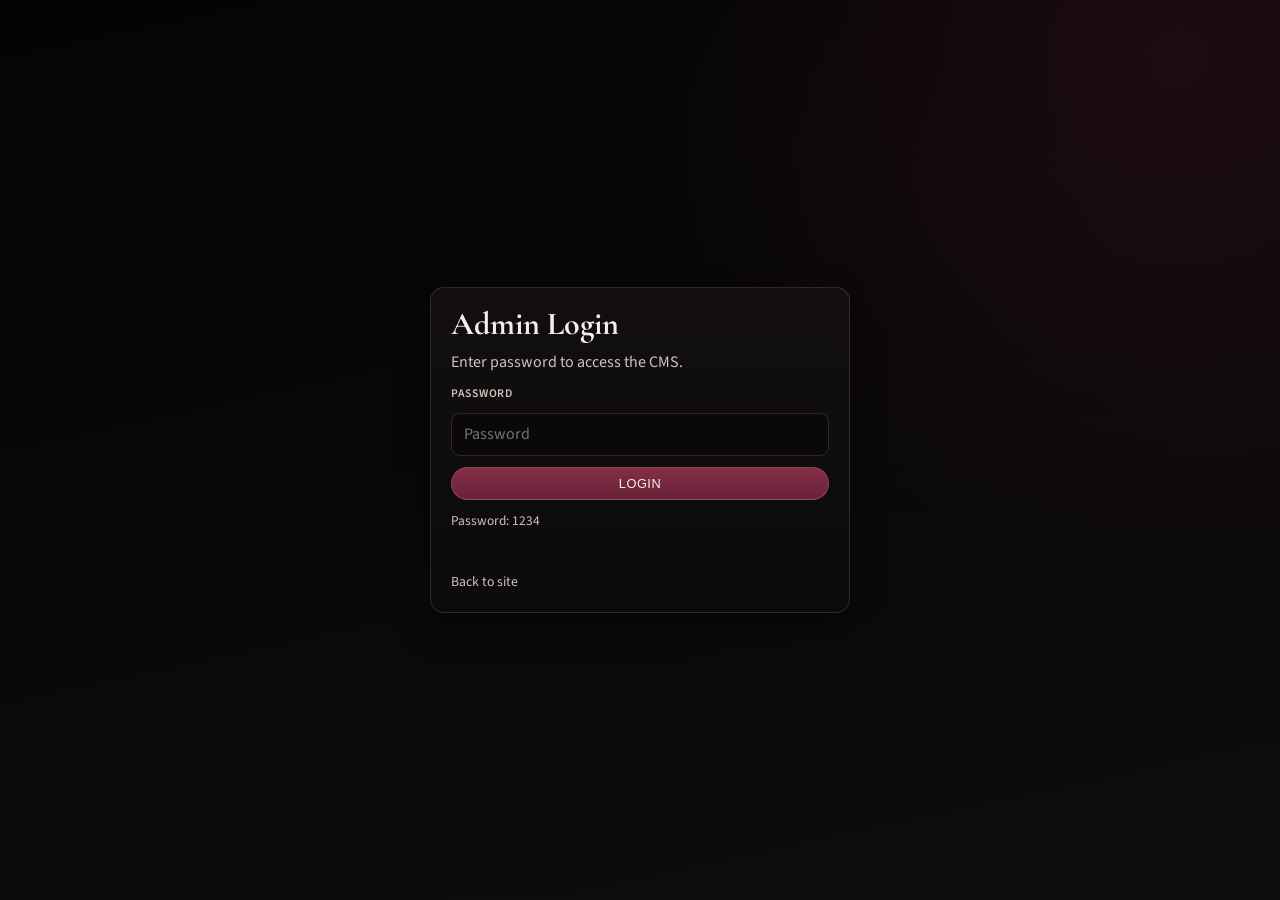
==== commit 74900da3: "update" ====
--- a/admin.html
+++ b/admin.html
@@ -6,10 +6,23 @@
   <title>Portfolio CMS | Md. Nur Nabi</title>
   <link rel="preconnect" href="https://fonts.googleapis.com" />
   <link rel="preconnect" href="https://fonts.gstatic.com" crossorigin />
-  <link href="https://fonts.googleapis.com/css2?family=Inter:wght@300;400;500;600;700&family=Merriweather:wght@400;700&display=swap" rel="stylesheet" />
+  <link href="https://fonts.googleapis.com/css2?family=Cormorant+Garamond:wght@500;600;700&family=Source+Sans+3:wght@300;400;500;600;700&display=swap" rel="stylesheet" />
   <link rel="stylesheet" href="admin.css" />
 </head>
 <body>
+  <div class="admin-login is-hidden" id="admin-login">
+    <form class="admin-login__card" id="admin-login-form" novalidate>
+      <h1>Admin Login</h1>
+      <p>Enter password to access the CMS.</p>
+      <label for="admin-password">Password</label>
+      <input id="admin-password" name="password" type="password" autocomplete="current-password" required placeholder="Password" />
+      <button type="submit" class="btn btn--primary">Login</button>
+      <p class="admin-login__hint">Password: 1234</p>
+      <p class="admin-login__error" id="admin-login-error" aria-live="polite"></p>
+      <a class="admin-login__back" href="index.html">Back to site</a>
+    </form>
+  </div>
+
   <div class="admin-layout">
     <aside class="admin-sidebar">
       <div class="admin-brand">
--- a/admin.css
+++ b/admin.css
@@ -1,95 +1,203 @@
 :root {
-  --bg-dark: #0a0908;
-  --bg-darker: #050403;
-  --surface: rgba(26, 24, 21, 0.5);
-  --surface-soft: rgba(10, 9, 8, 0.55);
-  --accent: #6b2c3f;
-  --accent-light: #8b3d52;
-  --text-primary: #f5f1ed;
-  --text-secondary: #d4ccc4;
-  --text-muted: #9b9388;
-  --border: rgba(107, 44, 63, 0.28);
-  --radius: 12px;
-  --transition: all 0.25s cubic-bezier(0.25, 0.46, 0.45, 0.94);
-}
-
-* { box-sizing: border-box; margin: 0; padding: 0; }
+  --bg: #070607;
+  --bg-soft: #110f12;
+  --panel: rgba(18, 15, 17, 0.94);
+  --panel-soft: rgba(27, 22, 25, 0.72);
+  --accent: #6c2036;
+  --accent-soft: #91324d;
+  --line: rgba(163, 122, 136, 0.26);
+  --line-strong: rgba(163, 122, 136, 0.44);
+  --text-main: #f3eeea;
+  --text-soft: #cdc4bb;
+  --text-mute: #968c84;
+  --radius: 14px;
+  --radius-sm: 11px;
+  --shadow: 0 14px 34px rgba(0, 0, 0, 0.42);
+  --timing: 230ms cubic-bezier(0.22, 1, 0.36, 1);
+}
+
+* {
+  box-sizing: border-box;
+  margin: 0;
+  padding: 0;
+}
 
 body {
-  font-family: "Inter", sans-serif;
-  background: linear-gradient(145deg, var(--bg-darker), var(--bg-dark) 45%, #1a0f12);
-  color: var(--text-primary);
   min-height: 100vh;
+  font-family: "Source Sans 3", sans-serif;
+  color: var(--text-main);
+  background:
+    radial-gradient(circle at 92% 6%, rgba(108, 32, 54, 0.22), transparent 36%),
+    linear-gradient(168deg, #050405 0%, #080708 40%, #0f0c0e 100%);
+}
+
+body.is-locked .admin-layout {
+  display: none;
+}
+
+.admin-login {
+  min-height: 100vh;
+  display: grid;
+  place-items: center;
+  padding: 1rem;
+}
+
+.admin-login.is-hidden {
+  display: none;
+}
+
+.admin-login__card {
+  width: min(420px, 100%);
+  border: 1px solid var(--line);
+  border-radius: var(--radius);
+  background: linear-gradient(180deg, rgba(20, 16, 18, 0.92), rgba(12, 10, 12, 0.95));
+  box-shadow: var(--shadow);
+  padding: 1.25rem;
+  display: grid;
+  gap: 0.7rem;
+}
+
+.admin-login__card h1 {
+  font-family: "Cormorant Garamond", serif;
+  font-size: 2rem;
+  line-height: 1;
+}
+
+.admin-login__card p {
+  color: var(--text-soft);
+}
+
+.admin-login__card label {
+  color: var(--text-soft);
+  text-transform: uppercase;
+  letter-spacing: 0.06em;
+  font-size: 0.73rem;
+  font-weight: 600;
+}
+
+.admin-login__card input {
+  border: 1px solid var(--line);
+  border-radius: 9px;
+  background: rgba(10, 9, 10, 0.86);
+  color: var(--text-main);
+  font: inherit;
+  padding: 0.6rem 0.72rem;
+}
+
+.admin-login__card input:focus {
+  outline: none;
+  border-color: rgba(163, 122, 136, 0.64);
+  box-shadow: 0 0 0 3px rgba(108, 32, 54, 0.2);
+}
+
+.admin-login__hint {
+  color: var(--text-mute);
+  font-size: 0.84rem;
+}
+
+.admin-login__error {
+  color: #e5a7b8;
+  min-height: 1.2rem;
+  font-size: 0.86rem;
+}
+
+.admin-login__back {
+  color: var(--text-soft);
+  text-decoration: none;
+  font-size: 0.86rem;
+}
+
+.admin-login__back:hover,
+.admin-login__back:focus-visible {
+  color: var(--text-main);
 }
 
 .admin-layout {
-  display: grid;
-  grid-template-columns: 280px 1fr;
   min-height: 100vh;
+  display: grid;
+  grid-template-columns: 300px 1fr;
 }
 
 .admin-sidebar {
-  border-right: 1px solid var(--border);
-  background: rgba(8, 7, 6, 0.9);
-  padding: 1.3rem 1rem;
+  border-right: 1px solid var(--line);
+  background: rgba(8, 7, 8, 0.9);
+  backdrop-filter: blur(10px);
+  position: sticky;
+  top: 0;
+  height: 100vh;
   display: flex;
   flex-direction: column;
   gap: 1rem;
-  position: sticky;
-  top: 0;
-  height: 100vh;
+  padding: 1.4rem 1rem;
+}
+
+.admin-brand {
+  border: 1px solid var(--line);
+  border-radius: var(--radius-sm);
+  background: rgba(20, 16, 18, 0.6);
+  padding: 0.95rem;
 }
 
 .admin-brand h1 {
-  font-family: "Merriweather", serif;
-  font-size: 1.25rem;
+  font-family: "Cormorant Garamond", serif;
+  font-size: 1.9rem;
+  line-height: 0.98;
 }
 
 .admin-brand p {
-  color: var(--text-secondary);
-  font-size: 0.88rem;
-  margin-top: 0.3rem;
+  color: var(--text-soft);
+  font-size: 0.9rem;
+  margin-top: 0.4rem;
 }
 
 .admin-nav {
   display: grid;
-  gap: 0.45rem;
-  margin-top: 0.4rem;
+  gap: 0.48rem;
 }
 
 .admin-nav__item {
   border: 1px solid transparent;
+  border-radius: 10px;
   background: transparent;
-  color: var(--text-secondary);
+  color: var(--text-soft);
   text-align: left;
-  border-radius: 10px;
-  padding: 0.58rem 0.7rem;
+  font-size: 0.9rem;
+  letter-spacing: 0.02em;
+  padding: 0.56rem 0.74rem;
   cursor: pointer;
-  font-size: 0.9rem;
-  transition: var(--transition);
+  transition: background var(--timing), border-color var(--timing), color var(--timing), transform var(--timing);
 }
 
 .admin-nav__item:hover,
 .admin-nav__item.is-active {
-  border-color: var(--border);
-  background: rgba(107, 44, 63, 0.16);
-  color: var(--text-primary);
+  color: var(--text-main);
+  border-color: var(--line);
+  background: rgba(108, 32, 54, 0.2);
+}
+
+.admin-nav__item:active {
+  transform: translateY(1px);
 }
 
 .admin-back {
   margin-top: auto;
   text-decoration: none;
-  color: var(--text-secondary);
-  border: 1px solid var(--border);
+  color: var(--text-soft);
+  border: 1px solid var(--line);
   border-radius: 10px;
-  padding: 0.6rem 0.8rem;
-  font-size: 0.88rem;
-  transition: var(--transition);
-}
-
-.admin-back:hover {
-  border-color: rgba(107, 44, 63, 0.55);
-  color: var(--text-primary);
+  padding: 0.62rem 0.8rem;
+  text-align: center;
+  letter-spacing: 0.04em;
+  text-transform: uppercase;
+  font-size: 0.78rem;
+  transition: border-color var(--timing), color var(--timing), background var(--timing);
+}
+
+.admin-back:hover,
+.admin-back:focus-visible {
+  color: var(--text-main);
+  border-color: var(--line-strong);
+  background: rgba(108, 32, 54, 0.2);
 }
 
 .admin-main {
@@ -97,179 +205,220 @@
 }
 
 .admin-main__header {
+  border: 1px solid var(--line);
+  border-radius: var(--radius);
+  background: linear-gradient(180deg, rgba(20, 16, 18, 0.85), rgba(12, 10, 12, 0.9));
+  box-shadow: var(--shadow);
+  padding: 1.1rem 1.2rem;
   margin-bottom: 1rem;
 }
 
 .admin-main__header h2 {
-  font-family: "Merriweather", serif;
-  font-size: 1.7rem;
-  margin-bottom: 0.35rem;
+  font-family: "Cormorant Garamond", serif;
+  font-size: 2rem;
+  line-height: 1;
+  margin-bottom: 0.2rem;
 }
 
 .admin-main__header p {
-  color: var(--text-secondary);
+  color: var(--text-soft);
 }
 
 .admin-panel {
   display: none;
-  background: var(--surface);
-  border: 1px solid var(--border);
+  border: 1px solid var(--line);
   border-radius: var(--radius);
-  padding: 1.2rem;
-}
-
-.admin-panel.is-active { display: block; }
+  background: linear-gradient(180deg, rgba(18, 15, 17, 0.93), rgba(12, 10, 12, 0.94));
+  box-shadow: var(--shadow);
+  padding: 1.15rem;
+}
+
+.admin-panel.is-active {
+  display: block;
+}
 
 .panel-group {
-  margin-bottom: 1.1rem;
-  border: 1px solid rgba(107, 44, 63, 0.2);
-  border-radius: 10px;
-  padding: 0.95rem;
-  background: var(--surface-soft);
+  border: 1px solid var(--line);
+  border-radius: var(--radius-sm);
+  background: linear-gradient(180deg, rgba(25, 21, 24, 0.78), rgba(16, 14, 16, 0.8));
+  padding: 0.9rem;
+  margin-bottom: 0.95rem;
 }
 
 .panel-group h3 {
-  font-family: "Merriweather", serif;
-  font-size: 1.05rem;
-  margin-bottom: 0.75rem;
+  font-family: "Cormorant Garamond", serif;
+  font-size: 1.52rem;
+  margin-bottom: 0.7rem;
 }
 
 .form-grid {
   display: grid;
   grid-template-columns: repeat(2, minmax(0, 1fr));
-  gap: 0.75rem;
+  gap: 0.72rem;
 }
 
 .field {
   display: grid;
-  gap: 0.35rem;
-}
-
-.field--full { grid-column: 1 / -1; }
+  gap: 0.32rem;
+}
+
+.field--full {
+  grid-column: 1 / -1;
+}
 
 .field label {
-  font-size: 0.78rem;
+  color: var(--text-soft);
   text-transform: uppercase;
-  letter-spacing: 0.04em;
-  color: var(--text-secondary);
+  letter-spacing: 0.06em;
+  font-size: 0.73rem;
   font-weight: 600;
 }
 
 .field input,
 .field textarea,
 .field select {
-  border: 1px solid rgba(107, 44, 63, 0.26);
+  border: 1px solid var(--line);
   border-radius: 9px;
-  background: rgba(10, 9, 8, 0.62);
-  color: var(--text-primary);
+  background: rgba(10, 9, 10, 0.86);
+  color: var(--text-main);
   font: inherit;
-  padding: 0.62rem 0.72rem;
+  padding: 0.58rem 0.7rem;
+  transition: border-color var(--timing), box-shadow var(--timing), background var(--timing);
 }
 
 .field textarea {
+  min-height: 92px;
   resize: vertical;
-  min-height: 90px;
 }
 
 .field input:focus,
 .field textarea:focus,
 .field select:focus {
   outline: none;
-  border-color: rgba(107, 44, 63, 0.7);
-  box-shadow: 0 0 0 2px rgba(107, 44, 63, 0.2);
+  border-color: rgba(163, 122, 136, 0.64);
+  box-shadow: 0 0 0 3px rgba(108, 32, 54, 0.2);
+  background: rgba(14, 12, 13, 0.92);
 }
 
 .inline-actions {
   display: flex;
+  flex-wrap: wrap;
   gap: 0.5rem;
-  flex-wrap: wrap;
-  margin-top: 0.8rem;
+  margin-top: 0.82rem;
 }
 
 .btn {
   border: 1px solid transparent;
   border-radius: 999px;
-  padding: 0.55rem 0.95rem;
-  font-size: 0.83rem;
+  padding: 0.5rem 0.9rem;
+  font-size: 0.8rem;
+  letter-spacing: 0.04em;
+  text-transform: uppercase;
   cursor: pointer;
-  transition: var(--transition);
+  transition: transform var(--timing), background var(--timing), border-color var(--timing), color var(--timing), box-shadow var(--timing);
 }
 
 .btn--primary {
-  background: var(--accent);
-  color: var(--text-primary);
-}
-
-.btn--primary:hover {
-  background: var(--accent-light);
+  color: var(--text-main);
+  background: linear-gradient(180deg, #842d47 0%, #692338 100%);
+  border-color: rgba(163, 122, 136, 0.4);
+}
+
+.btn--primary:hover,
+.btn--primary:focus-visible {
+  transform: translateY(-1px);
+  box-shadow: 0 8px 24px rgba(108, 32, 54, 0.34);
 }
 
 .btn--ghost {
+  color: var(--text-soft);
   background: transparent;
-  color: var(--text-secondary);
-  border-color: rgba(107, 44, 63, 0.35);
-}
-
-.btn--ghost:hover { color: var(--text-primary); border-color: rgba(107, 44, 63, 0.65); }
+  border-color: var(--line);
+}
+
+.btn--ghost:hover,
+.btn--ghost:focus-visible {
+  color: var(--text-main);
+  border-color: var(--line-strong);
+  background: rgba(108, 32, 54, 0.18);
+}
 
 .repeat-list {
   display: grid;
-  gap: 0.8rem;
+  gap: 0.75rem;
+}
+
+.repeat-empty {
+  border: 1px dashed var(--line);
+  border-radius: 9px;
+  color: var(--text-mute);
+  font-size: 0.86rem;
+  padding: 0.58rem 0.68rem;
 }
 
 .repeat-item {
-  border: 1px solid rgba(107, 44, 63, 0.25);
+  border: 1px solid var(--line);
   border-radius: 10px;
-  padding: 0.8rem;
-  background: rgba(10, 9, 8, 0.52);
+  background: rgba(12, 11, 13, 0.76);
+  padding: 0.74rem;
 }
 
 .repeat-item__header {
   display: flex;
+  align-items: center;
   justify-content: space-between;
-  align-items: center;
+  gap: 0.5rem;
   margin-bottom: 0.5rem;
 }
 
 .repeat-item__title {
-  font-size: 0.86rem;
-  color: var(--text-secondary);
+  color: var(--text-soft);
+  font-size: 0.82rem;
+  text-transform: uppercase;
+  letter-spacing: 0.07em;
 }
 
 .repeat-item__actions {
   display: flex;
-  gap: 0.35rem;
+  gap: 0.3rem;
 }
 
 .repeat-item__actions button {
-  border: 1px solid rgba(107, 44, 63, 0.35);
+  border: 1px solid var(--line);
+  border-radius: 8px;
   background: transparent;
-  color: var(--text-secondary);
-  border-radius: 8px;
-  padding: 0.25rem 0.48rem;
+  color: var(--text-soft);
+  font-size: 0.7rem;
+  padding: 0.24rem 0.42rem;
   cursor: pointer;
-  font-size: 0.75rem;
+  transition: background var(--timing), border-color var(--timing), color var(--timing);
 }
 
 .repeat-item__actions button:hover {
-  color: var(--text-primary);
-  border-color: rgba(107, 44, 63, 0.65);
+  color: var(--text-main);
+  border-color: var(--line-strong);
+  background: rgba(108, 32, 54, 0.2);
 }
 
 .status-toast {
   position: fixed;
   right: 1rem;
   bottom: 1rem;
-  background: rgba(26, 24, 21, 0.95);
-  border: 1px solid var(--border);
-  color: var(--text-primary);
-  border-radius: 10px;
-  padding: 0.65rem 0.9rem;
-  font-size: 0.86rem;
+  border: 1px solid var(--line);
+  border-radius: 11px;
+  background: rgba(24, 20, 23, 0.96);
+  color: var(--text-main);
+  font-size: 0.85rem;
+  padding: 0.62rem 0.9rem;
   opacity: 0;
   transform: translateY(10px);
   pointer-events: none;
-  transition: var(--transition);
+  transition: opacity var(--timing), transform var(--timing);
+}
+
+.settings-note {
+  color: var(--text-soft);
+  margin-bottom: 0.72rem;
 }
 
 .status-toast.is-visible {
@@ -277,7 +426,7 @@
   transform: translateY(0);
 }
 
-@media (max-width: 980px) {
+@media (max-width: 1040px) {
   .admin-layout {
     grid-template-columns: 1fr;
   }
@@ -286,7 +435,7 @@
     position: static;
     height: auto;
     border-right: none;
-    border-bottom: 1px solid var(--border);
+    border-bottom: 1px solid var(--line);
   }
 
   .admin-nav {
@@ -294,8 +443,22 @@
   }
 }
 
-@media (max-width: 680px) {
-  .admin-main { padding: 1rem; }
-  .form-grid { grid-template-columns: 1fr; }
-  .admin-nav { grid-template-columns: 1fr; }
-}
+@media (max-width: 700px) {
+  .admin-main {
+    padding: 0.9rem;
+  }
+
+  .form-grid {
+    grid-template-columns: 1fr;
+  }
+
+  .admin-nav {
+    grid-template-columns: 1fr;
+  }
+
+  .status-toast {
+    left: 0.8rem;
+    right: 0.8rem;
+    bottom: 0.8rem;
+  }
+}
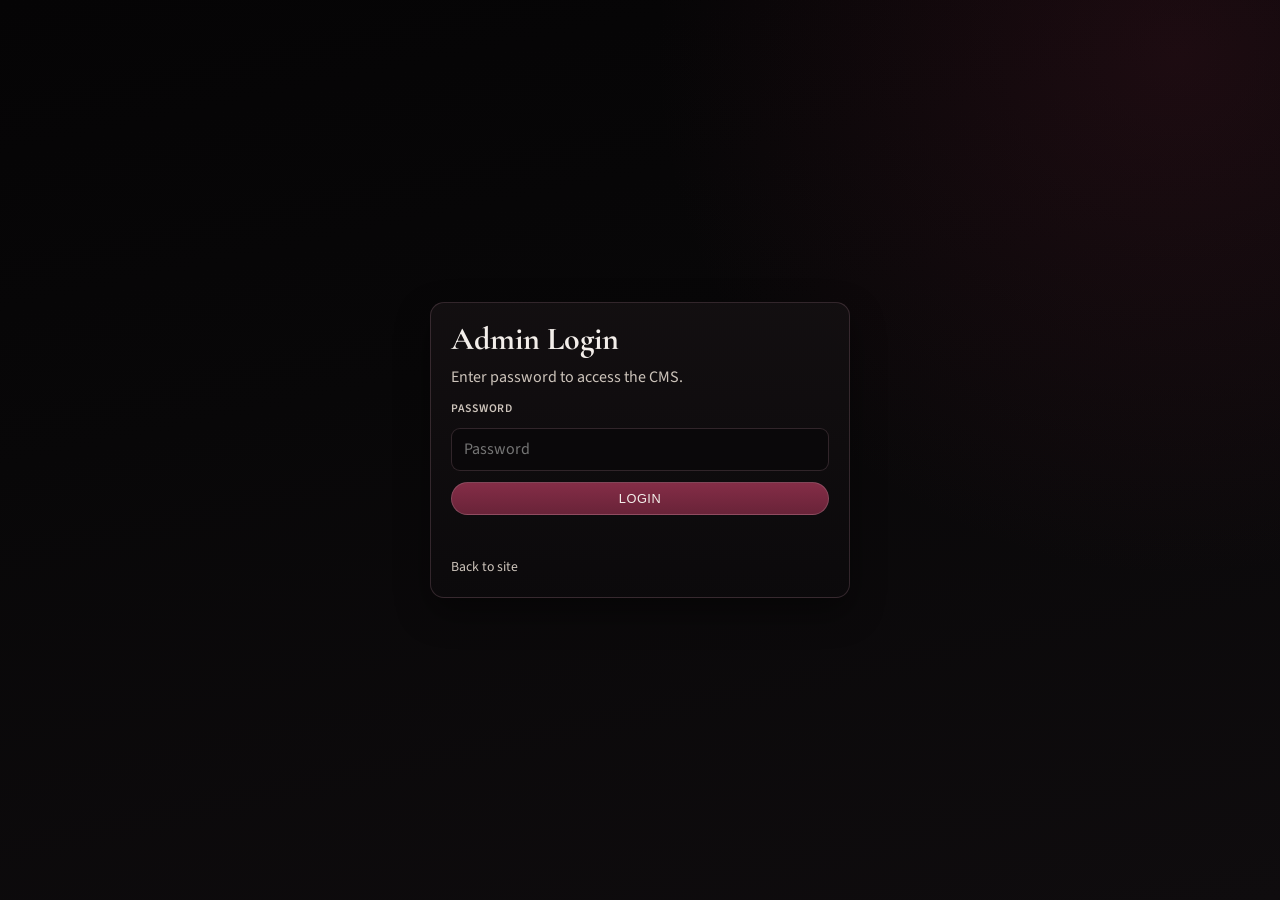
==== commit 37dc9b83: "remove password hint from admin login and enhance contact form submission handling" ====
--- a/admin.html
+++ b/admin.html
@@ -17,7 +17,6 @@
       <label for="admin-password">Password</label>
       <input id="admin-password" name="password" type="password" autocomplete="current-password" required placeholder="Password" />
       <button type="submit" class="btn btn--primary">Login</button>
-      <p class="admin-login__hint">Password: 1234</p>
       <p class="admin-login__error" id="admin-login-error" aria-live="polite"></p>
       <a class="admin-login__back" href="index.html">Back to site</a>
     </form>
